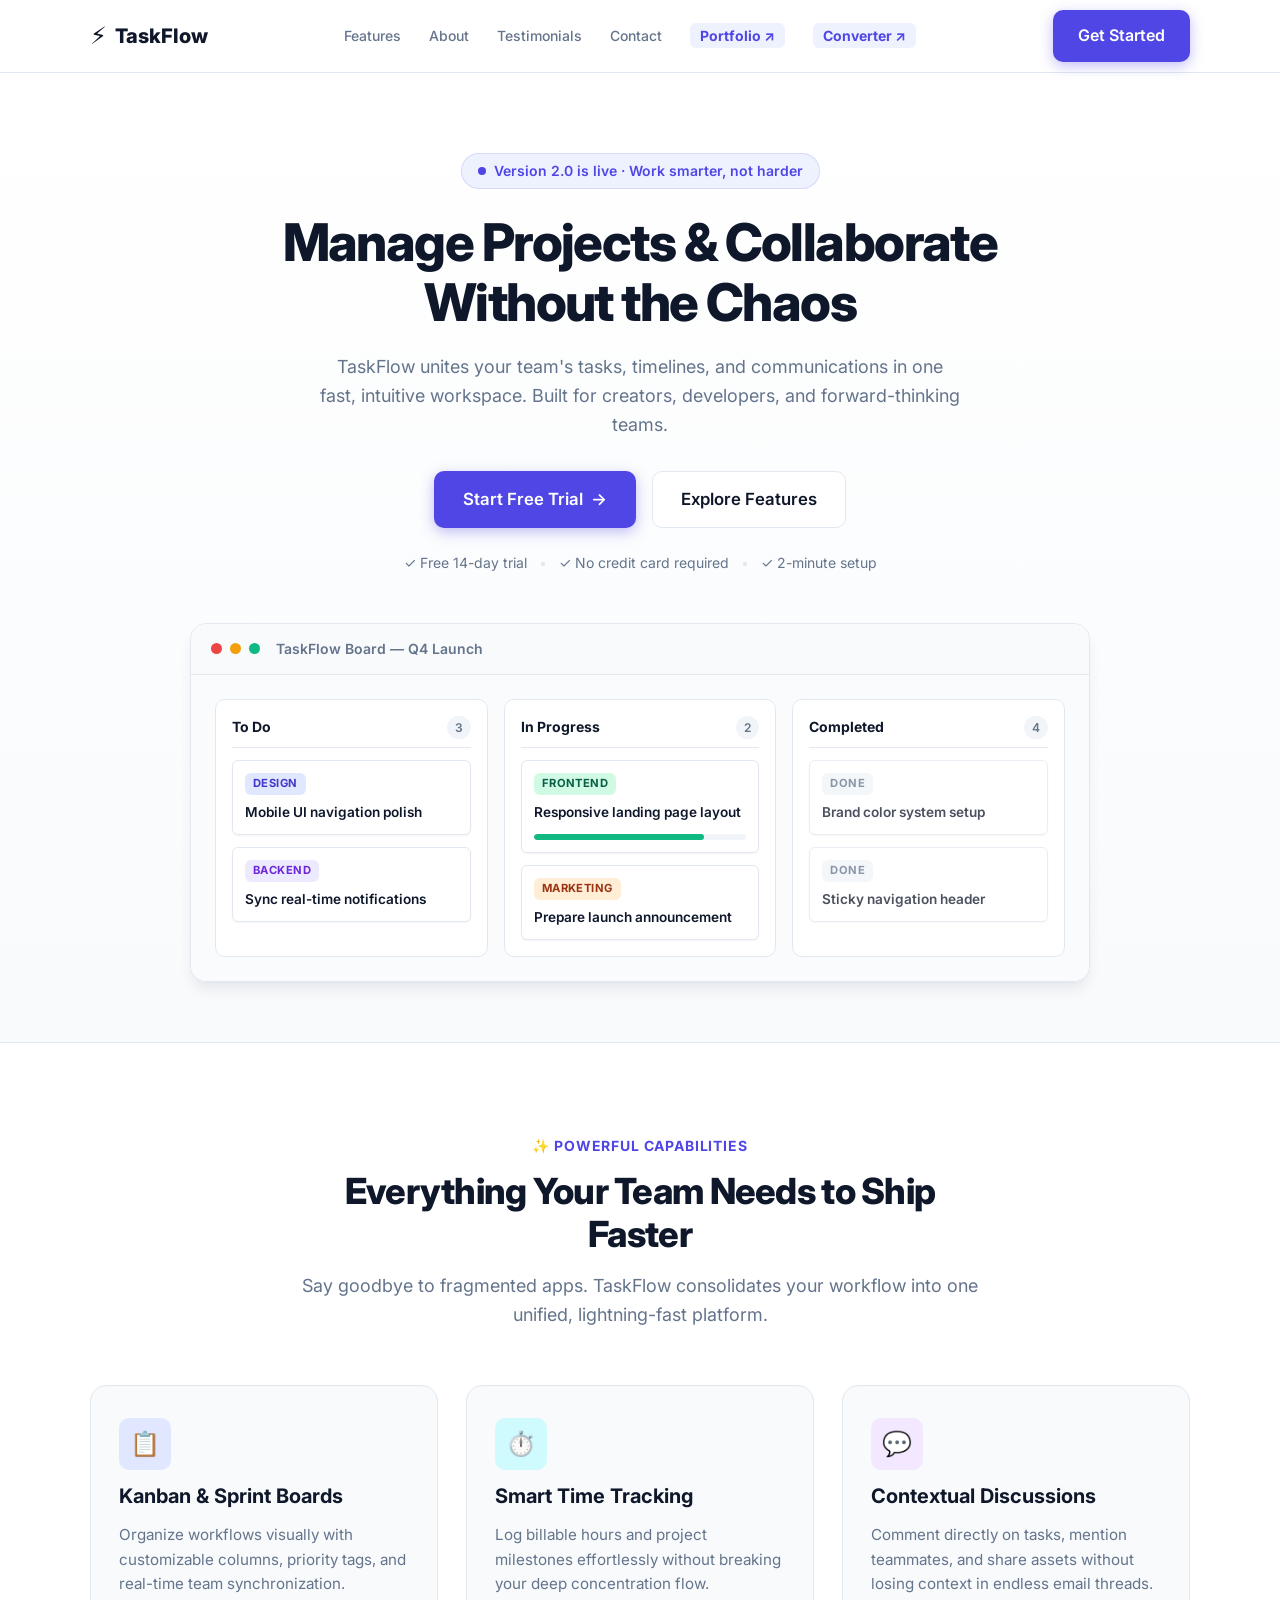
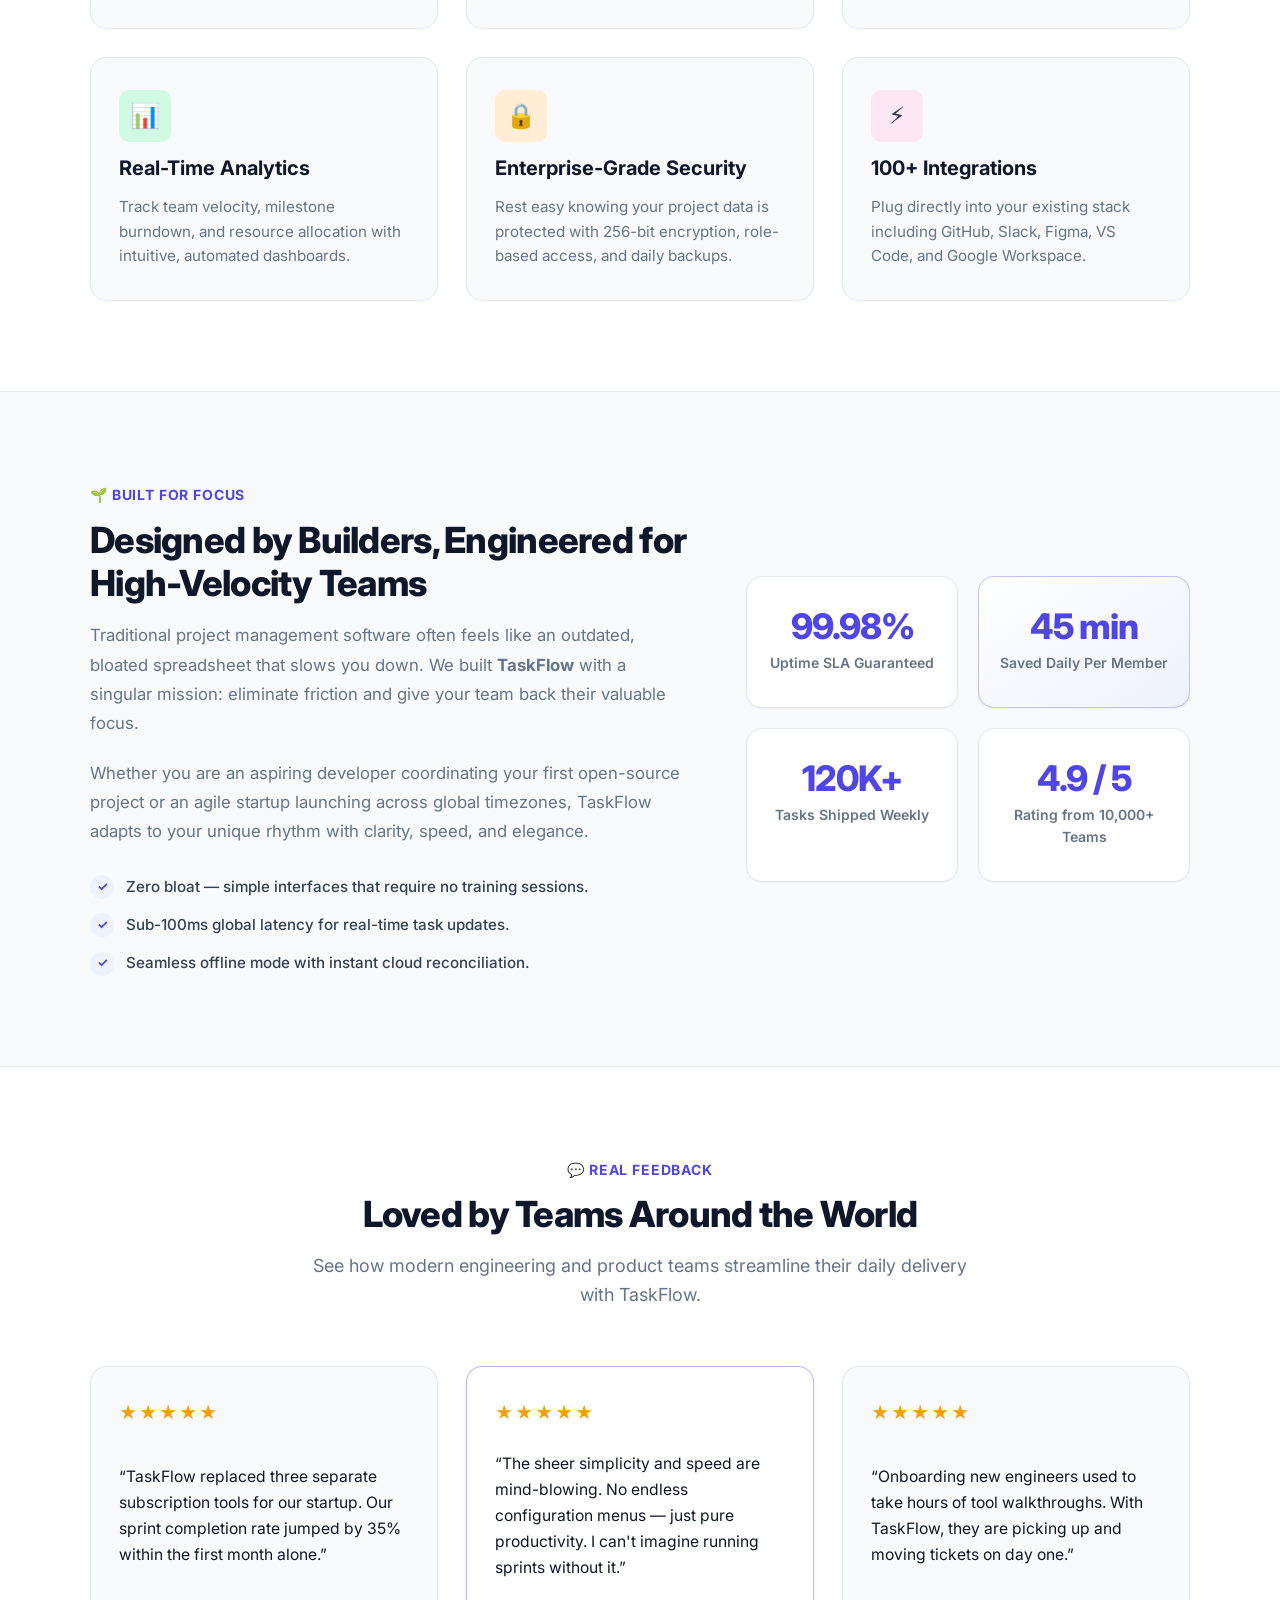
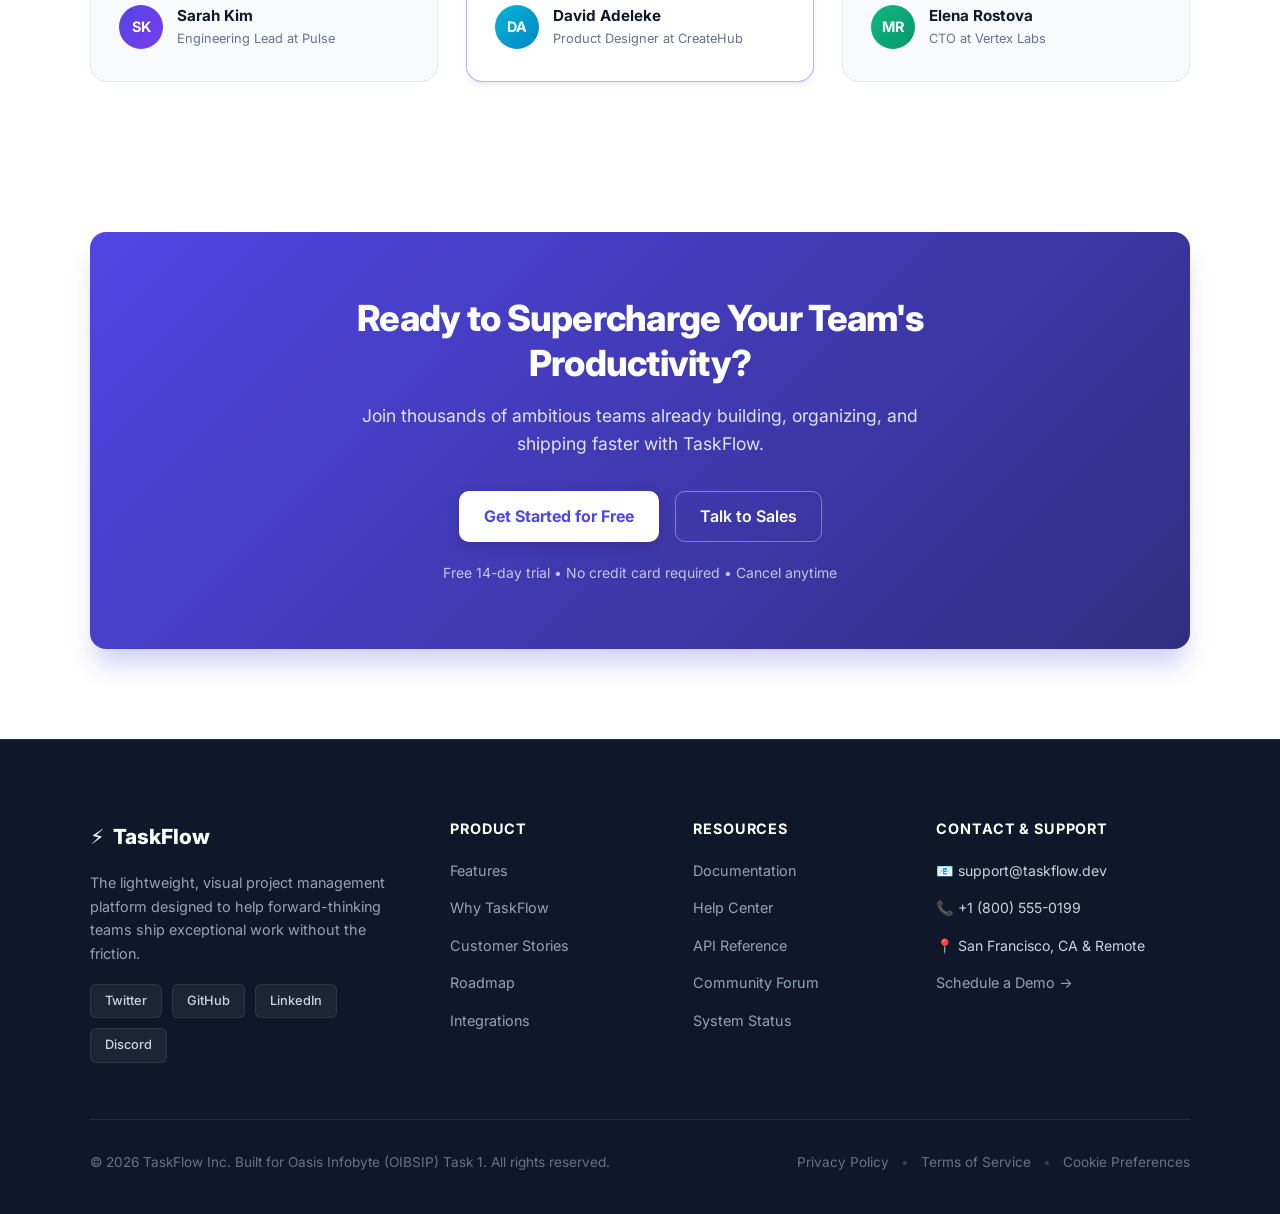
==== task-1-landing-page/index.html @ f61115d7 "refactor: place Task 1 landing page files under task-1-landing-page directory" ====
<!DOCTYPE html>
<html lang="en">
<head>
  <meta charset="UTF-8">
  <meta name="viewport" content="width=device-width, initial-scale=1.0">
  <title>TaskFlow · Smart Project & Team Workspace</title>
  
  <!-- Google Fonts: Inter -->
  <link rel="preconnect" href="https://fonts.googleapis.com">
  <link rel="preconnect" href="https://fonts.gstatic.com" crossorigin>
  <link href="https://fonts.googleapis.com/css2?family=Inter:wght@400;500;600;700;800&display=swap" rel="stylesheet">
  
  <!-- Stylesheet -->
  <link rel="stylesheet" href="style.css">
</head>
<body>

  <!-- ==================== HEADER & NAVIGATION ==================== -->
  <header class="header">
    <nav class="navbar container">
      <a href="#" class="nav-logo">
        <span class="logo-icon">⚡</span>
        <span class="logo-text">TaskFlow</span>
      </a>
      
      <ul class="nav-links">
        <li><a href="#features" class="nav-link">Features</a></li>
        <li><a href="#about" class="nav-link">About</a></li>
        <li><a href="#testimonials" class="nav-link">Testimonials</a></li>
        <li><a href="#contact" class="nav-link">Contact</a></li>
        <li><a href="task-2-portfolio/index.html" class="nav-link nav-link-highlight">Portfolio ↗</a></li>
        <li><a href="task-3-temperature-converter/index.html" class="nav-link nav-link-highlight">Converter ↗</a></li>
      </ul>
      
      <div class="nav-actions">
        <a href="#cta" class="btn btn-primary">Get Started</a>
      </div>
    </nav>
  </header>

  <!-- ==================== MAIN CONTENT ==================== -->
  <main>
    <!-- -------------------- HERO SECTION -------------------- -->
    <section class="hero-section">
      <div class="container hero-container">
        
        <!-- Hero Text Content -->
        <div class="hero-content">
          <div class="hero-badge">
            <span class="badge-dot"></span>
            <span>Version 2.0 is live · Work smarter, not harder</span>
          </div>
          
          <h1 class="hero-title">
            Manage Projects & Collaborate Without the Chaos
          </h1>
          
          <p class="hero-subtitle">
            TaskFlow unites your team's tasks, timelines, and communications in one fast, intuitive workspace. Built for creators, developers, and forward-thinking teams.
          </p>
          
          <div class="hero-cta-group">
            <a href="#cta" class="btn btn-primary btn-lg">
              Start Free Trial <span>&rarr;</span>
            </a>
            <a href="#features" class="btn btn-secondary btn-lg">
              Explore Features
            </a>
          </div>
          
          <div class="hero-trust">
            <span class="trust-item">&check; Free 14-day trial</span>
            <span class="trust-divider">&bull;</span>
            <span class="trust-item">&check; No credit card required</span>
            <span class="trust-divider">&bull;</span>
            <span class="trust-item">&check; 2-minute setup</span>
          </div>
        </div>

        <!-- Hero Visual / Dashboard Preview Card -->
        <div class="hero-preview">
          <div class="preview-card">
            <div class="preview-header">
              <span class="circle red"></span>
              <span class="circle yellow"></span>
              <span class="circle green"></span>
              <span class="preview-title">TaskFlow Board &mdash; Q4 Launch</span>
            </div>
            
            <div class="preview-body">
              <div class="preview-column">
                <div class="column-header">
                  <span class="column-title">To Do</span>
                  <span class="column-count">3</span>
                </div>
                <div class="task-card">
                  <span class="task-tag tag-blue">Design</span>
                  <p class="task-name">Mobile UI navigation polish</p>
                </div>
                <div class="task-card">
                  <span class="task-tag tag-purple">Backend</span>
                  <p class="task-name">Sync real-time notifications</p>
                </div>
              </div>
              
              <div class="preview-column">
                <div class="column-header">
                  <span class="column-title">In Progress</span>
                  <span class="column-count">2</span>
                </div>
                <div class="task-card active-task">
                  <span class="task-tag tag-green">Frontend</span>
                  <p class="task-name">Responsive landing page layout</p>
                  <div class="progress-bar"><div class="progress-fill" style="width: 80%;"></div></div>
                </div>
                <div class="task-card">
                  <span class="task-tag tag-orange">Marketing</span>
                  <p class="task-name">Prepare launch announcement</p>
                </div>
              </div>

              <div class="preview-column">
                <div class="column-header">
                  <span class="column-title">Completed</span>
                  <span class="column-count">4</span>
                </div>
                <div class="task-card completed-task">
                  <span class="task-tag tag-gray">Done</span>
                  <p class="task-name">Brand color system setup</p>
                </div>
                <div class="task-card completed-task">
                  <span class="task-tag tag-gray">Done</span>
                  <p class="task-name">Sticky navigation header</p>
                </div>
              </div>
            </div>
          </div>
        </div>

      </div>
    </section>

    <!-- -------------------- FEATURES SECTION -------------------- -->
    <section id="features" class="section features-section">
      <div class="container">
        
        <!-- Section Header -->
        <div class="section-header">
          <span class="section-tag">✨ Powerful Capabilities</span>
          <h2 class="section-title">Everything Your Team Needs to Ship Faster</h2>
          <p class="section-subtitle">
            Say goodbye to fragmented apps. TaskFlow consolidates your workflow into one unified, lightning-fast platform.
          </p>
        </div>

        <!-- Features Grid -->
        <div class="features-grid">
          
          <div class="feature-card">
            <div class="feature-icon icon-indigo">📋</div>
            <h3 class="feature-title">Kanban & Sprint Boards</h3>
            <p class="feature-description">
              Organize workflows visually with customizable columns, priority tags, and real-time team synchronization.
            </p>
          </div>

          <div class="feature-card">
            <div class="feature-icon icon-cyan">⏱️</div>
            <h3 class="feature-title">Smart Time Tracking</h3>
            <p class="feature-description">
              Log billable hours and project milestones effortlessly without breaking your deep concentration flow.
            </p>
          </div>

          <div class="feature-card">
            <div class="feature-icon icon-purple">💬</div>
            <h3 class="feature-title">Contextual Discussions</h3>
            <p class="feature-description">
              Comment directly on tasks, mention teammates, and share assets without losing context in endless email threads.
            </p>
          </div>

          <div class="feature-card">
            <div class="feature-icon icon-green">📊</div>
            <h3 class="feature-title">Real-Time Analytics</h3>
            <p class="feature-description">
              Track team velocity, milestone burndown, and resource allocation with intuitive, automated dashboards.
            </p>
          </div>

          <div class="feature-card">
            <div class="feature-icon icon-orange">🔒</div>
            <h3 class="feature-title">Enterprise-Grade Security</h3>
            <p class="feature-description">
              Rest easy knowing your project data is protected with 256-bit encryption, role-based access, and daily backups.
            </p>
          </div>

          <div class="feature-card">
            <div class="feature-icon icon-pink">⚡</div>
            <h3 class="feature-title">100+ Integrations</h3>
            <p class="feature-description">
              Plug directly into your existing stack including GitHub, Slack, Figma, VS Code, and Google Workspace.
            </p>
          </div>

        </div>

      </div>
    </section>

    <!-- -------------------- ABOUT SECTION -------------------- -->
    <section id="about" class="section about-section">
      <div class="container about-container">
        
        <!-- About Content (Left) -->
        <div class="about-content">
          <span class="section-tag">🌱 Built For Focus</span>
          <h2 class="section-title">Designed by Builders, Engineered for High-Velocity Teams</h2>
          
          <p class="about-text">
            Traditional project management software often feels like an outdated, bloated spreadsheet that slows you down. We built <strong>TaskFlow</strong> with a singular mission: eliminate friction and give your team back their valuable focus.
          </p>
          
          <p class="about-text">
            Whether you are an aspiring developer coordinating your first open-source project or an agile startup launching across global timezones, TaskFlow adapts to your unique rhythm with clarity, speed, and elegance.
          </p>

          <ul class="about-checklist">
            <li class="about-check-item">
              <span class="check-icon">&check;</span>
              <span>Zero bloat — simple interfaces that require no training sessions.</span>
            </li>
            <li class="about-check-item">
              <span class="check-icon">&check;</span>
              <span>Sub-100ms global latency for real-time task updates.</span>
            </li>
            <li class="about-check-item">
              <span class="check-icon">&check;</span>
              <span>Seamless offline mode with instant cloud reconciliation.</span>
            </li>
          </ul>
        </div>

        <!-- About Stats Grid (Right) -->
        <div class="about-stats-grid">
          <div class="stat-card">
            <span class="stat-number">99.98%</span>
            <span class="stat-label">Uptime SLA Guaranteed</span>
          </div>

          <div class="stat-card stat-card-highlight">
            <span class="stat-number">45 min</span>
            <span class="stat-label">Saved Daily Per Member</span>
          </div>

          <div class="stat-card">
            <span class="stat-number">120K+</span>
            <span class="stat-label">Tasks Shipped Weekly</span>
          </div>

          <div class="stat-card">
            <span class="stat-number">4.9 / 5</span>
            <span class="stat-label">Rating from 10,000+ Teams</span>
          </div>
        </div>

      </div>
    </section>

    <!-- -------------------- TESTIMONIALS SECTION -------------------- -->
    <section id="testimonials" class="section testimonials-section">
      <div class="container">
        
        <!-- Section Header -->
        <div class="section-header">
          <span class="section-tag">💬 Real Feedback</span>
          <h2 class="section-title">Loved by Teams Around the World</h2>
          <p class="section-subtitle">
            See how modern engineering and product teams streamline their daily delivery with TaskFlow.
          </p>
        </div>

        <!-- Testimonials Cards Grid -->
        <div class="testimonials-grid">
          
          <div class="testimonial-card">
            <div class="stars">★★★★★</div>
            <p class="testimonial-quote">
              &ldquo;TaskFlow replaced three separate subscription tools for our startup. Our sprint completion rate jumped by 35% within the first month alone.&rdquo;
            </p>
            <div class="testimonial-author">
              <div class="avatar avatar-1">SK</div>
              <div class="author-info">
                <span class="author-name">Sarah Kim</span>
                <span class="author-role">Engineering Lead at Pulse</span>
              </div>
            </div>
          </div>

          <div class="testimonial-card testimonial-card-featured">
            <div class="stars">★★★★★</div>
            <p class="testimonial-quote">
              &ldquo;The sheer simplicity and speed are mind-blowing. No endless configuration menus — just pure productivity. I can't imagine running sprints without it.&rdquo;
            </p>
            <div class="testimonial-author">
              <div class="avatar avatar-2">DA</div>
              <div class="author-info">
                <span class="author-name">David Adeleke</span>
                <span class="author-role">Product Designer at CreateHub</span>
              </div>
            </div>
          </div>

          <div class="testimonial-card">
            <div class="stars">★★★★★</div>
            <p class="testimonial-quote">
              &ldquo;Onboarding new engineers used to take hours of tool walkthroughs. With TaskFlow, they are picking up and moving tickets on day one.&rdquo;
            </p>
            <div class="testimonial-author">
              <div class="avatar avatar-3">MR</div>
              <div class="author-info">
                <span class="author-name">Elena Rostova</span>
                <span class="author-role">CTO at Vertex Labs</span>
              </div>
            </div>
          </div>

        </div>

      </div>
    </section>

    <!-- -------------------- CALL TO ACTION BANNER -------------------- -->
    <section id="cta" class="cta-section">
      <div class="container">
        <div class="cta-box">
          <h2 class="cta-title">Ready to Supercharge Your Team's Productivity?</h2>
          <p class="cta-subtitle">
            Join thousands of ambitious teams already building, organizing, and shipping faster with TaskFlow.
          </p>
          <div class="cta-actions">
            <a href="#" class="btn btn-cta">Get Started for Free</a>
            <a href="#contact" class="btn btn-cta-outline">Talk to Sales</a>
          </div>
          <p class="cta-footnote">Free 14-day trial &bull; No credit card required &bull; Cancel anytime</p>
        </div>
      </div>
    </section>
  </main>

  <!-- ==================== FOOTER ==================== -->
  <footer id="contact" class="footer">
    <div class="container">
      
      <!-- Top Footer: Brand & Link Columns -->
      <div class="footer-top">
        
        <!-- Brand Info -->
        <div class="footer-brand">
          <a href="#" class="footer-logo">
            <span class="logo-icon">⚡</span>
            <span class="logo-text">TaskFlow</span>
          </a>
          <p class="footer-desc">
            The lightweight, visual project management platform designed to help forward-thinking teams ship exceptional work without the friction.
          </p>
          <div class="footer-socials">
            <a href="https://twitter.com" class="social-link" aria-label="Twitter">Twitter</a>
            <a href="https://github.com" class="social-link" aria-label="GitHub">GitHub</a>
            <a href="https://linkedin.com" class="social-link" aria-label="LinkedIn">LinkedIn</a>
            <a href="https://discord.com" class="social-link" aria-label="Discord">Discord</a>
          </div>
        </div>

        <!-- Links Column: Product -->
        <div class="footer-col">
          <h4 class="footer-heading">Product</h4>
          <ul class="footer-links">
            <li><a href="#features" class="footer-link">Features</a></li>
            <li><a href="#about" class="footer-link">Why TaskFlow</a></li>
            <li><a href="#testimonials" class="footer-link">Customer Stories</a></li>
            <li><a href="#" class="footer-link">Roadmap</a></li>
            <li><a href="#" class="footer-link">Integrations</a></li>
          </ul>
        </div>

        <!-- Links Column: Resources -->
        <div class="footer-col">
          <h4 class="footer-heading">Resources</h4>
          <ul class="footer-links">
            <li><a href="#" class="footer-link">Documentation</a></li>
            <li><a href="#" class="footer-link">Help Center</a></li>
            <li><a href="#" class="footer-link">API Reference</a></li>
            <li><a href="#" class="footer-link">Community Forum</a></li>
            <li><a href="#" class="footer-link">System Status</a></li>
          </ul>
        </div>

        <!-- Links Column: Contact -->
        <div class="footer-col">
          <h4 class="footer-heading">Contact & Support</h4>
          <ul class="footer-links">
            <li><span class="contact-item">📧 support@taskflow.dev</span></li>
            <li><span class="contact-item">📞 +1 (800) 555-0199</span></li>
            <li><span class="contact-item">📍 San Francisco, CA & Remote</span></li>
            <li><a href="#" class="footer-link">Schedule a Demo &rarr;</a></li>
          </ul>
        </div>

      </div>

      <!-- Bottom Footer: Copyright & Legal -->
      <div class="footer-bottom">
        <p class="copyright">
          &copy; 2026 TaskFlow Inc. Built for Oasis Infobyte (OIBSIP) Task 1. All rights reserved.
        </p>
        <div class="footer-legal">
          <a href="#" class="legal-link">Privacy Policy</a>
          <span class="legal-divider">&bull;</span>
          <a href="#" class="legal-link">Terms of Service</a>
          <span class="legal-divider">&bull;</span>
          <a href="#" class="legal-link">Cookie Preferences</a>
        </div>
      </div>

    </div>
  </footer>

</body>
</html>
---- task-1-landing-page/style.css ----
/* =========================================================
   TASKFLOW LANDING PAGE - STYLESHEET
   Tech Stack: Pure HTML5 & CSS3
   Beginner-friendly structure with organized sections
   ========================================================= */

/* ---------------------------------------------------------
   1. CSS RESET & GLOBAL BOX-SIZING
   Ensures predictable sizing and prevents accidental element overlap
   --------------------------------------------------------- */
*,
*::before,
*::after {
  margin: 0;
  padding: 0;
  box-sizing: border-box;
}

html {
  scroll-behavior: smooth;
}

/* ---------------------------------------------------------
   2. DESIGN SYSTEM & COLOR PALETTE (CSS VARIABLES)
   Consistent theme applied across the entire landing page
   --------------------------------------------------------- */
:root {
  /* Brand Colors */
  --color-primary: #4f46e5;       /* Modern Indigo */
  --color-primary-hover: #4338ca; /* Darker Indigo on hover */
  --color-primary-light: #eef2ff; /* Soft indigo tint */
  --color-secondary: #06b6d4;     /* Vibrant Cyan accent */
  
  /* Neutral Colors */
  --color-dark: #0f172a;          /* Slate 900 for primary headings */
  --color-text: #334155;          /* Slate 700 for body copy */
  --color-muted: #64748b;         /* Slate 500 for secondary text */
  --color-border: #e2e8f0;        /* Light border gray */
  --color-surface: #ffffff;       /* Pure white background for cards */
  --color-bg: #f8fafc;            /* Light off-white page background */
  --color-bg-alt: #f1f5f9;        /* Subtle contrast section background */

  /* Typography Scale */
  --font-family: 'Inter', system-ui, -apple-system, BlinkMacSystemFont, "Segoe UI", Roboto, sans-serif;
  --font-size-sm: 0.875rem;       /* 14px */
  --font-size-base: 1rem;         /* 16px body text */
  --font-size-lg: 1.125rem;       /* 18px lead text */
  --font-size-xl: 1.25rem;        /* 20px subheadings */
  --font-size-2xl: 1.75rem;       /* 28px card/section titles */
  --font-size-3xl: 2.25rem;       /* 36px section titles */
  --font-size-4xl: 3.25rem;       /* 52px main hero headline */

  /* Shadows */
  --shadow-sm: 0 1px 2px rgba(15, 23, 42, 0.05);
  --shadow-md: 0 4px 6px -1px rgba(15, 23, 42, 0.08), 0 2px 4px -2px rgba(15, 23, 42, 0.04);
  --shadow-lg: 0 10px 15px -3px rgba(15, 23, 42, 0.08), 0 4px 6px -4px rgba(15, 23, 42, 0.03);

  /* Border Radius */
  --radius-sm: 6px;
  --radius-md: 10px;
  --radius-lg: 16px;
  --radius-full: 9999px;

  /* Transitions */
  --transition: all 0.25s ease-in-out;
}

/* ---------------------------------------------------------
   3. BASE STYLES & TYPOGRAPHY
   --------------------------------------------------------- */
body {
  font-family: var(--font-family);
  font-size: var(--font-size-base);
  line-height: 1.6;
  color: var(--color-text);
  background-color: var(--color-bg);
  -webkit-font-smoothing: antialiased;
}

h1, h2, h3, h4 {
  color: var(--color-dark);
  font-weight: 700;
  line-height: 1.25;
}

a {
  text-decoration: none;
  color: inherit;
  transition: var(--transition);
}

ul {
  list-style: none;
}

img {
  max-width: 100%;
  display: block;
}

/* Layout Container */
.container {
  width: 100%;
  max-width: 1140px;
  margin: 0 auto;
  padding: 0 20px;
}

/* ---------------------------------------------------------
   4. BUTTONS
   Reusable CTA button components
   --------------------------------------------------------- */
.btn {
  display: inline-flex;
  align-items: center;
  justify-content: center;
  gap: 8px;
  padding: 12px 24px;
  font-size: var(--font-size-base);
  font-weight: 600;
  border-radius: var(--radius-md);
  cursor: pointer;
  border: 1px solid transparent;
  transition: var(--transition);
}

.btn-primary {
  background-color: var(--color-primary);
  color: #ffffff;
  box-shadow: 0 4px 14px rgba(79, 70, 229, 0.35);
}

.btn-primary:hover {
  background-color: var(--color-primary-hover);
  transform: translateY(-2px);
  box-shadow: 0 6px 20px rgba(79, 70, 229, 0.45);
}

.btn-secondary {
  background-color: var(--color-surface);
  color: var(--color-dark);
  border: 1px solid var(--color-border);
}

.btn-secondary:hover {
  background-color: var(--color-bg-alt);
  border-color: var(--color-muted);
  transform: translateY(-2px);
}

/* ---------------------------------------------------------
   5. STICKY NAVIGATION BAR
   Feature: Fixed or sticky navigation bar with 3+ links
   --------------------------------------------------------- */
.header {
  position: sticky;
  top: 0;
  z-index: 1000;
  background-color: rgba(255, 255, 255, 0.95);
  backdrop-filter: blur(10px);
  border-bottom: 1px solid var(--color-border);
}

.navbar {
  display: flex;
  align-items: center;
  justify-content: space-between;
  height: 72px;
}

.nav-logo {
  display: flex;
  align-items: center;
  gap: 8px;
  font-size: 1.25rem;
  font-weight: 800;
  color: var(--color-dark);
}

.nav-logo .logo-icon {
  font-size: 1.5rem;
}

.nav-links {
  display: flex;
  align-items: center;
  gap: 28px;
}

.nav-link {
  font-size: var(--font-size-sm);
  font-weight: 500;
  color: var(--color-muted);
}

.nav-link:hover {
  color: var(--color-primary);
}

.nav-link-highlight {
  color: var(--color-primary);
  font-weight: 700;
  background-color: var(--color-primary-light);
  padding: 4px 10px;
  border-radius: var(--radius-sm);
}

.nav-link-highlight:hover {
  background-color: var(--color-primary);
  color: #ffffff;
}

.nav-actions {
  display: flex;
  align-items: center;
}

/* ---------------------------------------------------------
   6. HERO SECTION
   Feature: Headline, subheadline, and Call-to-Action button
   --------------------------------------------------------- */
.hero-section {
  padding: 80px 0 60px;
  background: linear-gradient(180deg, #ffffff 0%, var(--color-bg) 100%);
  position: relative;
  overflow: hidden;
}

.hero-container {
  display: flex;
  flex-direction: column;
  align-items: center;
  text-align: center;
  gap: 48px;
}

.hero-content {
  max-width: 780px;
  display: flex;
  flex-direction: column;
  align-items: center;
}

.hero-badge {
  display: inline-flex;
  align-items: center;
  gap: 8px;
  padding: 6px 16px;
  background-color: var(--color-primary-light);
  color: var(--color-primary);
  font-size: var(--font-size-sm);
  font-weight: 600;
  border-radius: var(--radius-full);
  margin-bottom: 24px;
  border: 1px solid rgba(79, 70, 229, 0.15);
}

.badge-dot {
  width: 8px;
  height: 8px;
  background-color: var(--color-primary);
  border-radius: 50%;
  display: inline-block;
}

.hero-title {
  font-size: var(--font-size-4xl);
  font-weight: 800;
  letter-spacing: -0.03em;
  color: var(--color-dark);
  margin-bottom: 20px;
  line-height: 1.15;
}

.hero-subtitle {
  font-size: var(--font-size-lg);
  color: var(--color-muted);
  line-height: 1.6;
  margin-bottom: 32px;
  max-width: 640px;
}

.hero-cta-group {
  display: flex;
  align-items: center;
  justify-content: center;
  gap: 16px;
  margin-bottom: 24px;
  flex-wrap: wrap;
}

.btn-lg {
  padding: 14px 28px;
  font-size: 1.05rem;
}

.hero-trust {
  display: flex;
  align-items: center;
  gap: 12px;
  font-size: var(--font-size-sm);
  color: var(--color-muted);
  flex-wrap: wrap;
  justify-content: center;
}

.trust-divider {
  color: var(--color-border);
}

/* Hero Mock Preview Card */
.hero-preview {
  width: 100%;
  max-width: 900px;
  perspective: 1000px;
}

.preview-card {
  background-color: var(--color-surface);
  border: 1px solid var(--color-border);
  border-radius: var(--radius-lg);
  box-shadow: var(--shadow-lg);
  overflow: hidden;
  text-align: left;
}

.preview-header {
  display: flex;
  align-items: center;
  gap: 8px;
  padding: 14px 20px;
  background-color: #f8fafc;
  border-bottom: 1px solid var(--color-border);
}

.circle {
  width: 11px;
  height: 11px;
  border-radius: 50%;
  display: inline-block;
}

.circle.red { background-color: #ef4444; }
.circle.yellow { background-color: #f59e0b; }
.circle.green { background-color: #10b981; }

.preview-title {
  font-size: var(--font-size-sm);
  font-weight: 600;
  color: var(--color-muted);
  margin-left: 8px;
}

.preview-body {
  display: grid;
  grid-template-columns: repeat(3, 1fr);
  gap: 16px;
  padding: 24px;
  background-color: #fafbfc;
}

.preview-column {
  background-color: #ffffff;
  border: 1px solid var(--color-border);
  border-radius: var(--radius-md);
  padding: 16px;
  display: flex;
  flex-direction: column;
  gap: 12px;
}

.column-header {
  display: flex;
  align-items: center;
  justify-content: space-between;
  padding-bottom: 8px;
  border-bottom: 1px solid var(--color-border);
}

.column-title {
  font-size: var(--font-size-sm);
  font-weight: 700;
  color: var(--color-dark);
}

.column-count {
  font-size: 0.75rem;
  background-color: var(--color-bg-alt);
  color: var(--color-muted);
  padding: 2px 8px;
  border-radius: var(--radius-full);
  font-weight: 600;
}

.task-card {
  background-color: #ffffff;
  border: 1px solid var(--color-border);
  border-radius: var(--radius-sm);
  padding: 12px;
  box-shadow: var(--shadow-sm);
  display: flex;
  flex-direction: column;
  gap: 8px;
}

.task-name {
  font-size: 0.85rem;
  font-weight: 600;
  color: var(--color-dark);
  line-height: 1.4;
}

.task-tag {
  align-self: flex-start;
  font-size: 0.7rem;
  font-weight: 700;
  padding: 2px 8px;
  border-radius: var(--radius-sm);
  text-transform: uppercase;
  letter-spacing: 0.04em;
}

.tag-blue { background-color: #e0e7ff; color: #4338ca; }
.tag-purple { background-color: #ede9fe; color: #6d28d9; }
.tag-green { background-color: #d1fae5; color: #065f46; }
.tag-orange { background-color: #ffedd5; color: #9a3412; }
.tag-gray { background-color: #f1f5f9; color: #64748b; }

.completed-task {
  opacity: 0.75;
}

.progress-bar {
  width: 100%;
  height: 6px;
  background-color: var(--color-bg-alt);
  border-radius: var(--radius-full);
  overflow: hidden;
  margin-top: 4px;
}

.progress-fill {
  height: 100%;
  background-color: #10b981;
  border-radius: var(--radius-full);
}

/* ---------------------------------------------------------
   7. COMMON SECTION STYLES
   Reusable layout and typography patterns for all content sections
   --------------------------------------------------------- */
.section {
  padding: 90px 0;
}

.section-header {
  text-align: center;
  max-width: 680px;
  margin: 0 auto 56px;
}

.section-tag {
  display: inline-block;
  font-size: var(--font-size-sm);
  font-weight: 700;
  text-transform: uppercase;
  letter-spacing: 0.06em;
  color: var(--color-primary);
  margin-bottom: 12px;
}

.section-title {
  font-size: var(--font-size-3xl);
  font-weight: 800;
  color: var(--color-dark);
  letter-spacing: -0.02em;
  margin-bottom: 16px;
  line-height: 1.2;
}

.section-subtitle {
  font-size: var(--font-size-lg);
  color: var(--color-muted);
  line-height: 1.6;
}

/* ---------------------------------------------------------
   8. FEATURES SECTION
   Feature: Distinct content section #1 with responsive CSS Grid
   --------------------------------------------------------- */
.features-section {
  background-color: var(--color-surface);
  border-top: 1px solid var(--color-border);
  border-bottom: 1px solid var(--color-border);
}

.features-grid {
  display: grid;
  grid-template-columns: repeat(auto-fit, minmax(320px, 1fr));
  gap: 28px;
}

.feature-card {
  background-color: var(--color-bg);
  border: 1px solid var(--color-border);
  border-radius: var(--radius-lg);
  padding: 32px 28px;
  transition: var(--transition);
  display: flex;
  flex-direction: column;
  gap: 14px;
}

.feature-card:hover {
  background-color: #ffffff;
  transform: translateY(-4px);
  box-shadow: var(--shadow-lg);
  border-color: rgba(79, 70, 229, 0.3);
}

.feature-icon {
  width: 52px;
  height: 52px;
  border-radius: var(--radius-md);
  display: flex;
  align-items: center;
  justify-content: center;
  font-size: 1.5rem;
}

.icon-indigo { background-color: #e0e7ff; }
.icon-cyan   { background-color: #cffafe; }
.icon-purple { background-color: #f3e8ff; }
.icon-green  { background-color: #d1fae5; }
.icon-orange { background-color: #ffedd5; }
.icon-pink   { background-color: #fce7f3; }

.feature-title {
  font-size: var(--font-size-xl);
  font-weight: 700;
  color: var(--color-dark);
}

.feature-description {
  font-size: 0.95rem;
  color: var(--color-muted);
  line-height: 1.6;
}

/* ---------------------------------------------------------
   9. ABOUT & STATS SECTION
   Feature: Distinct content section #2 with 2-column layout and metrics
   --------------------------------------------------------- */
.about-section {
  background-color: var(--color-bg);
}

.about-container {
  display: grid;
  grid-template-columns: 1.15fr 0.85fr;
  gap: 56px;
  align-items: center;
}

.about-content {
  text-align: left;
}

.about-text {
  font-size: 1.05rem;
  color: var(--color-muted);
  line-height: 1.75;
  margin-bottom: 20px;
}

.about-checklist {
  display: flex;
  flex-direction: column;
  gap: 14px;
  margin-top: 28px;
}

.about-check-item {
  display: flex;
  align-items: center;
  gap: 12px;
  font-size: 0.95rem;
  font-weight: 500;
  color: var(--color-text);
}

.check-icon {
  width: 24px;
  height: 24px;
  min-width: 24px;
  border-radius: 50%;
  background-color: var(--color-primary-light);
  color: var(--color-primary);
  display: flex;
  align-items: center;
  justify-content: center;
  font-size: 0.8rem;
  font-weight: 700;
}

.about-stats-grid {
  display: grid;
  grid-template-columns: repeat(2, 1fr);
  gap: 20px;
}

.stat-card {
  background-color: var(--color-surface);
  border: 1px solid var(--color-border);
  border-radius: var(--radius-lg);
  padding: 32px 20px;
  text-align: center;
  box-shadow: var(--shadow-sm);
  display: flex;
  flex-direction: column;
  gap: 8px;
  transition: var(--transition);
}

.stat-card:hover {
  transform: translateY(-3px);
  box-shadow: var(--shadow-md);
}

.stat-card-highlight {
  background: linear-gradient(145deg, #ffffff 0%, var(--color-primary-light) 100%);
  border-color: rgba(79, 70, 229, 0.3);
}

.stat-number {
  font-size: 2.2rem;
  font-weight: 800;
  color: var(--color-primary);
  letter-spacing: -0.03em;
  line-height: 1;
}

.stat-label {
  font-size: var(--font-size-sm);
  color: var(--color-muted);
  font-weight: 600;
}

/* ---------------------------------------------------------
   10. TESTIMONIALS SECTION
   Feature: Distinct content section #3 with user reviews & social proof
   --------------------------------------------------------- */
.testimonials-section {
  background-color: var(--color-surface);
  border-top: 1px solid var(--color-border);
}

.testimonials-grid {
  display: grid;
  grid-template-columns: repeat(auto-fit, minmax(300px, 1fr));
  gap: 28px;
}

.testimonial-card {
  background-color: var(--color-bg);
  border: 1px solid var(--color-border);
  border-radius: var(--radius-lg);
  padding: 32px 28px;
  display: flex;
  flex-direction: column;
  justify-content: space-between;
  gap: 24px;
  transition: var(--transition);
}

.testimonial-card:hover {
  transform: translateY(-4px);
  box-shadow: var(--shadow-lg);
  background-color: #ffffff;
}

.testimonial-card-featured {
  border-color: rgba(79, 70, 229, 0.4);
  box-shadow: var(--shadow-md);
  background-color: #ffffff;
}

.stars {
  color: #f59e0b;
  font-size: 1.1rem;
  letter-spacing: 2px;
}

.testimonial-quote {
  font-size: 0.98rem;
  line-height: 1.65;
  color: var(--color-dark);
  font-style: normal;
}

.testimonial-author {
  display: flex;
  align-items: center;
  gap: 14px;
}

.avatar {
  width: 44px;
  height: 44px;
  border-radius: 50%;
  display: flex;
  align-items: center;
  justify-content: center;
  font-weight: 700;
  font-size: 0.9rem;
  color: #ffffff;
  flex-shrink: 0;
}

.avatar-1 { background: linear-gradient(135deg, #4f46e5, #7c3aed); }
.avatar-2 { background: linear-gradient(135deg, #06b6d4, #0284c7); }
.avatar-3 { background: linear-gradient(135deg, #10b981, #059669); }

.author-info {
  display: flex;
  flex-direction: column;
}

.author-name {
  font-size: 0.95rem;
  font-weight: 700;
  color: var(--color-dark);
}

.author-role {
  font-size: 0.8rem;
  color: var(--color-muted);
}

/* ---------------------------------------------------------
   11. CALL-TO-ACTION (CTA) BANNER
   High-converting conversion block before footer
   --------------------------------------------------------- */
.cta-section {
  padding: 60px 0 90px;
  background-color: var(--color-surface);
}

.cta-box {
  background: linear-gradient(135deg, var(--color-primary) 0%, #312e81 100%);
  border-radius: var(--radius-lg);
  padding: 64px 36px;
  text-align: center;
  color: #ffffff;
  box-shadow: 0 20px 25px -5px rgba(79, 70, 229, 0.25);
}

.cta-title {
  color: #ffffff;
  font-size: var(--font-size-3xl);
  font-weight: 800;
  letter-spacing: -0.02em;
  margin-bottom: 16px;
  max-width: 700px;
  margin-left: auto;
  margin-right: auto;
}

.cta-subtitle {
  font-size: 1.1rem;
  color: rgba(255, 255, 255, 0.85);
  max-width: 600px;
  margin: 0 auto 32px;
  line-height: 1.6;
}

.cta-actions {
  display: flex;
  justify-content: center;
  align-items: center;
  gap: 16px;
  margin-bottom: 20px;
  flex-wrap: wrap;
}

.btn-cta {
  background-color: #ffffff;
  color: var(--color-primary);
  font-weight: 700;
  box-shadow: 0 4px 14px rgba(0, 0, 0, 0.15);
}

.btn-cta:hover {
  background-color: #f8fafc;
  transform: translateY(-2px);
  box-shadow: 0 6px 20px rgba(0, 0, 0, 0.2);
}

.btn-cta-outline {
  background-color: transparent;
  color: #ffffff;
  border: 1px solid rgba(255, 255, 255, 0.35);
}

.btn-cta-outline:hover {
  background-color: rgba(255, 255, 255, 0.1);
  border-color: #ffffff;
  transform: translateY(-2px);
}

.cta-footnote {
  font-size: var(--font-size-sm);
  color: rgba(255, 255, 255, 0.7);
}

/* ---------------------------------------------------------
   12. FOOTER
   Feature: Footer with placeholder contact, quick links, and social channels
   --------------------------------------------------------- */
.footer {
  background-color: var(--color-dark);
  color: #94a3b8;
  padding: 80px 0 40px;
  border-top: 1px solid #1e293b;
}

.footer-top {
  display: grid;
  grid-template-columns: 1.6fr 1fr 1fr 1.3fr;
  gap: 48px;
  margin-bottom: 56px;
}

.footer-brand {
  display: flex;
  flex-direction: column;
  gap: 18px;
}

.footer-logo {
  display: flex;
  align-items: center;
  gap: 8px;
  font-size: 1.3rem;
  font-weight: 800;
  color: #ffffff;
}

.footer-desc {
  font-size: 0.9rem;
  line-height: 1.65;
  color: #94a3b8;
  max-width: 320px;
}

.footer-socials {
  display: flex;
  gap: 10px;
  flex-wrap: wrap;
}

.social-link {
  padding: 6px 14px;
  background-color: rgba(255, 255, 255, 0.06);
  border: 1px solid rgba(255, 255, 255, 0.08);
  border-radius: var(--radius-sm);
  font-size: 0.8rem;
  font-weight: 500;
  color: #cbd5e1;
  transition: var(--transition);
}

.social-link:hover {
  background-color: var(--color-primary);
  border-color: var(--color-primary);
  color: #ffffff;
  transform: translateY(-2px);
}

.footer-col {
  display: flex;
  flex-direction: column;
}

.footer-heading {
  font-size: 0.9rem;
  font-weight: 700;
  text-transform: uppercase;
  letter-spacing: 0.06em;
  color: #ffffff;
  margin-bottom: 20px;
}

.footer-links {
  display: flex;
  flex-direction: column;
  gap: 12px;
}

.footer-link {
  font-size: 0.9rem;
  color: #94a3b8;
  transition: var(--transition);
}

.footer-link:hover {
  color: #ffffff;
  padding-left: 4px;
}

.contact-item {
  font-size: 0.88rem;
  color: #cbd5e1;
  line-height: 1.5;
}

.footer-bottom {
  border-top: 1px solid rgba(255, 255, 255, 0.08);
  padding-top: 32px;
  display: flex;
  align-items: center;
  justify-content: space-between;
  flex-wrap: wrap;
  gap: 16px;
}

.copyright {
  font-size: 0.85rem;
  color: #64748b;
}

.footer-legal {
  display: flex;
  align-items: center;
  gap: 12px;
  font-size: 0.85rem;
}

.legal-link {
  color: #64748b;
}

.legal-link:hover {
  color: #cbd5e1;
}

.legal-divider {
  color: #334155;
}

/* ---------------------------------------------------------
   13. RESPONSIVE DESIGN & MEDIA QUERIES
   Feature: Responsive layout — page must not break at mobile screen widths
   Uses Flexbox & Grid adjustments for tablet and mobile devices
   --------------------------------------------------------- */

/* Offset scroll anchor for sticky navbar */
html {
  scroll-padding-top: 80px;
}

/* --- TABLET BREAKPOINT (max-width: 992px) --- */
@media (max-width: 992px) {
  .hero-title {
    font-size: 2.75rem;
  }

  .about-container {
    grid-template-columns: 1fr;
    gap: 40px;
  }

  .footer-top {
    grid-template-columns: repeat(2, 1fr);
    gap: 40px;
  }
}

/* --- MOBILE LANDSCAPE & SMALL TABLETS (max-width: 768px) --- */
@media (max-width: 768px) {
  .navbar {
    height: auto;
    padding: 14px 0;
    flex-wrap: wrap;
    gap: 12px;
  }

  .nav-links {
    gap: 16px;
  }

  .nav-link {
    font-size: 0.85rem;
  }

  .hero-section {
    padding: 50px 0 40px;
  }

  .hero-title {
    font-size: 2.15rem;
  }

  .hero-subtitle {
    font-size: 1rem;
  }

  .preview-body {
    grid-template-columns: 1fr;
    gap: 16px;
    padding: 16px;
  }

  .section {
    padding: 60px 0;
  }

  .section-title {
    font-size: 1.85rem;
  }

  .section-subtitle {
    font-size: 0.95rem;
  }

  .features-grid {
    grid-template-columns: 1fr;
  }

  .testimonials-grid {
    grid-template-columns: 1fr;
  }

  .cta-box {
    padding: 40px 20px;
  }

  .cta-title {
    font-size: 1.75rem;
  }

  .footer-top {
    grid-template-columns: 1fr;
    gap: 36px;
  }

  .footer-bottom {
    flex-direction: column;
    text-align: center;
    gap: 14px;
  }

  .footer-legal {
    justify-content: center;
  }
}

/* --- SMALL MOBILE SCREENS (max-width: 480px) --- */
@media (max-width: 480px) {
  .navbar {
    justify-content: center;
    text-align: center;
  }

  .nav-links {
    width: 100%;
    justify-content: center;
    gap: 14px;
  }

  .nav-actions {
    display: none; /* Keep header clean on ultra-small screens */
  }

  .hero-title {
    font-size: 1.8rem;
  }

  .hero-cta-group {
    flex-direction: column;
    width: 100%;
  }

  .btn-lg {
    width: 100%;
  }

  .about-stats-grid {
    grid-template-columns: 1fr;
  }

  .cta-actions {
    flex-direction: column;
    width: 100%;
  }

  .btn-cta,
  .btn-cta-outline {
    width: 100%;
  }
}
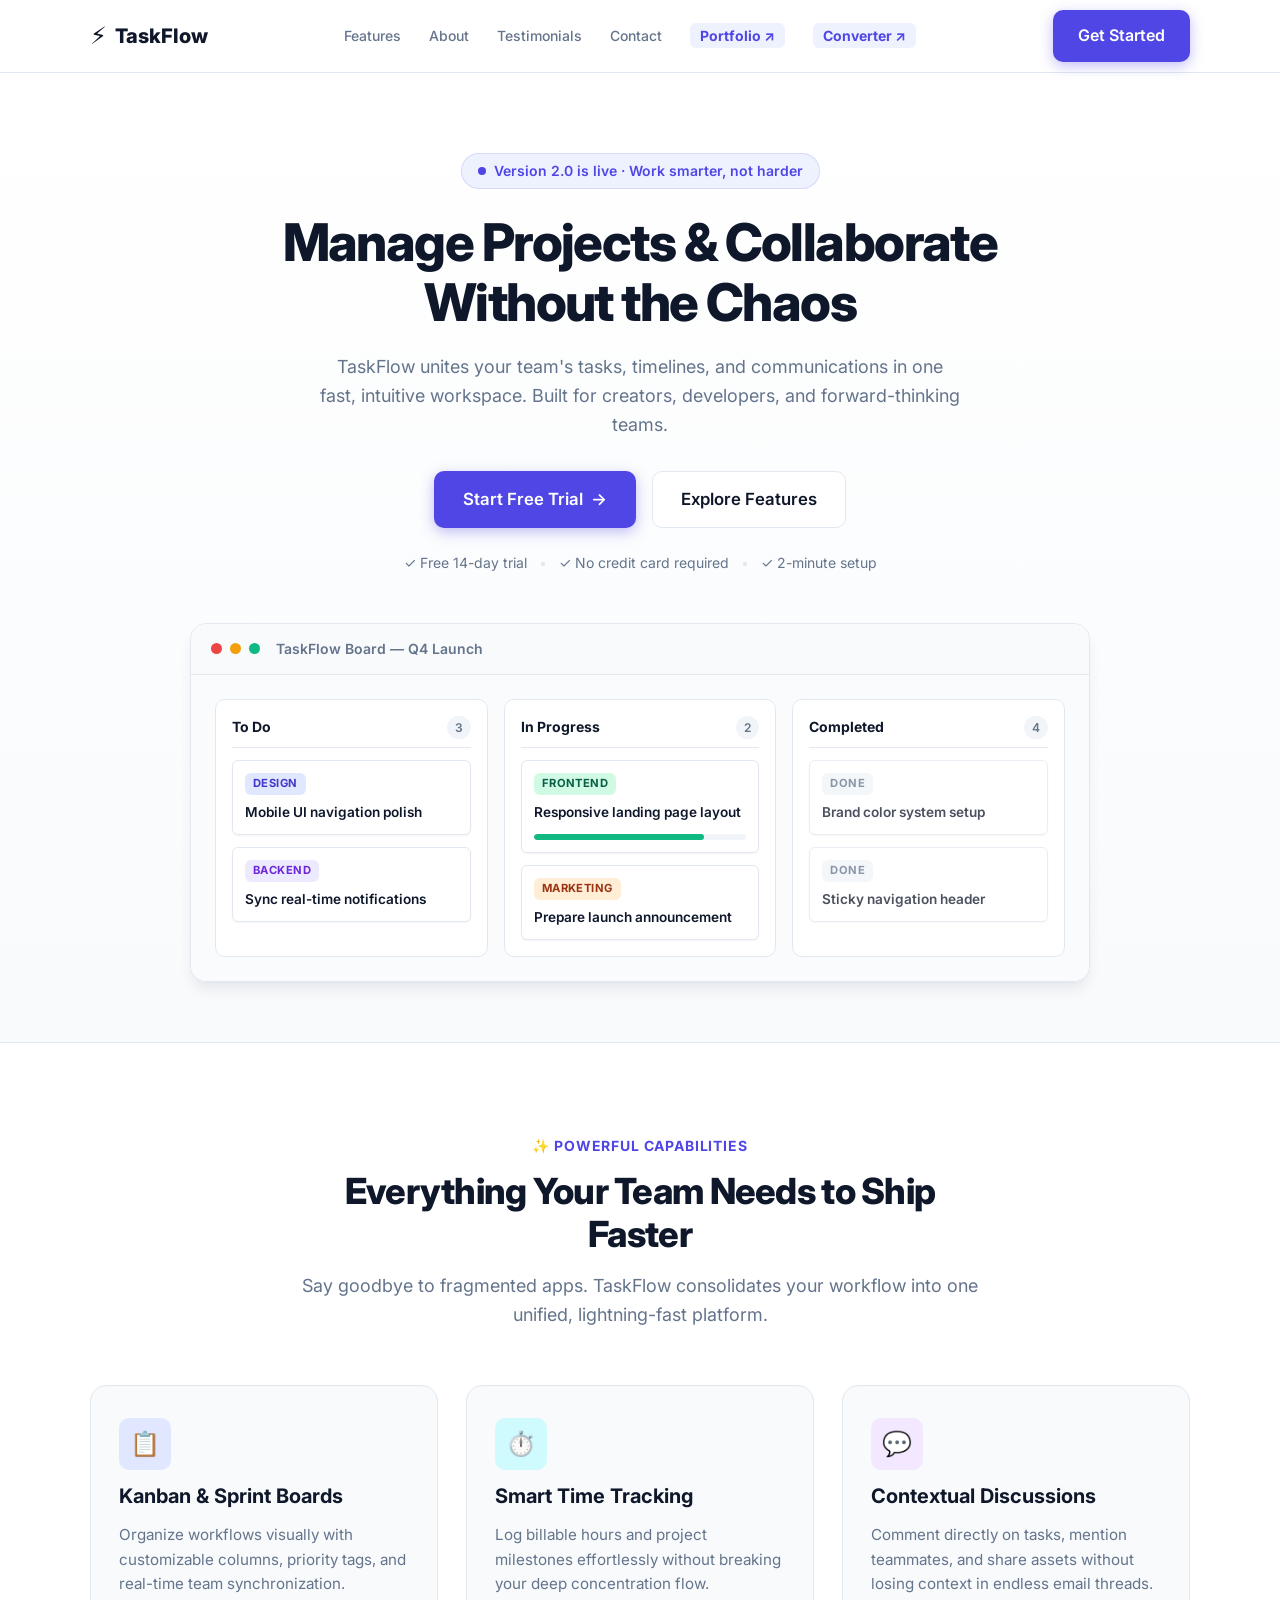
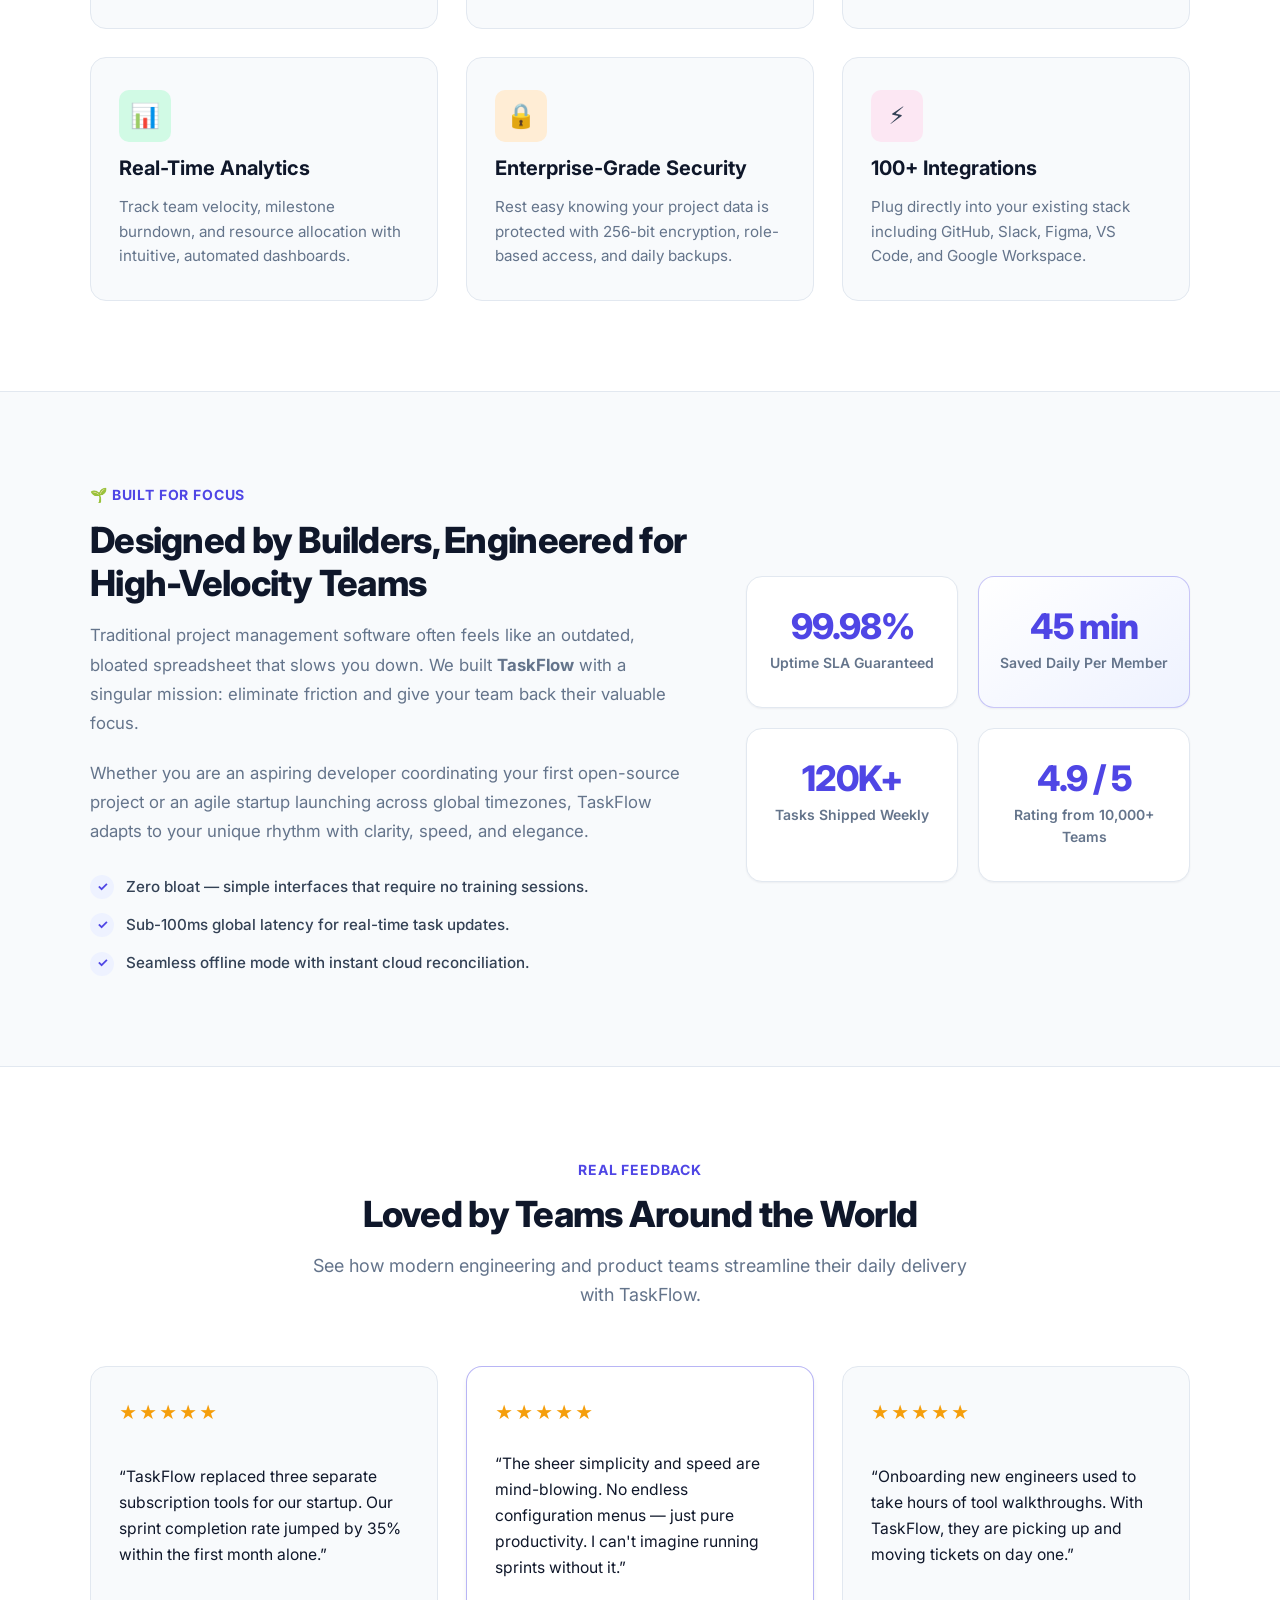
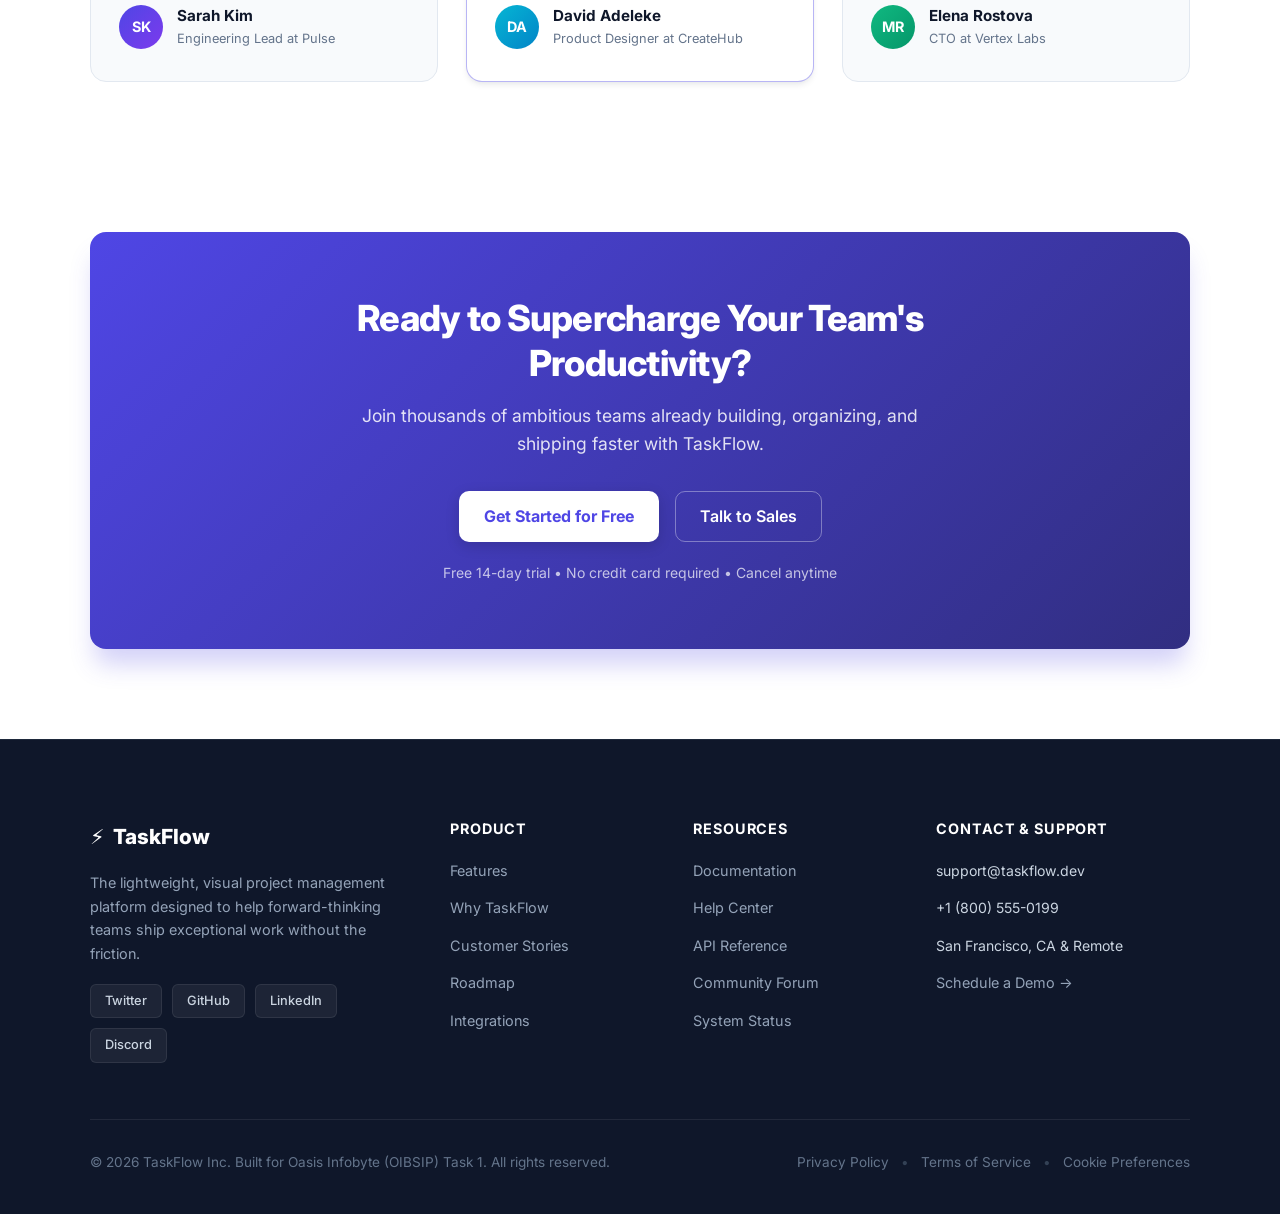
==== commit 498bb873: "add read me to landing page" ====
--- a/task-1-landing-page/index.html
+++ b/task-1-landing-page/index.html
@@ -274,7 +274,7 @@
         
         <!-- Section Header -->
         <div class="section-header">
-          <span class="section-tag">💬 Real Feedback</span>
+          <span class="section-tag">Real Feedback</span>
           <h2 class="section-title">Loved by Teams Around the World</h2>
           <p class="section-subtitle">
             See how modern engineering and product teams streamline their daily delivery with TaskFlow.
@@ -401,9 +401,9 @@
         <div class="footer-col">
           <h4 class="footer-heading">Contact & Support</h4>
           <ul class="footer-links">
-            <li><span class="contact-item">📧 support@taskflow.dev</span></li>
-            <li><span class="contact-item">📞 +1 (800) 555-0199</span></li>
-            <li><span class="contact-item">📍 San Francisco, CA & Remote</span></li>
+            <li><span class="contact-item"> support@taskflow.dev</span></li>
+            <li><span class="contact-item"> +1 (800) 555-0199</span></li>
+            <li><span class="contact-item"> San Francisco, CA & Remote</span></li>
             <li><a href="#" class="footer-link">Schedule a Demo &rarr;</a></li>
           </ul>
         </div>
--- a/task-1-landing-page/style.css
+++ b/task-1-landing-page/style.css
@@ -1,7 +1,7 @@
 /* =========================================================
    TASKFLOW LANDING PAGE - STYLESHEET
    Tech Stack: Pure HTML5 & CSS3
-   Beginner-friendly structure with organized sections
+   
    ========================================================= */
 
 /* ---------------------------------------------------------
